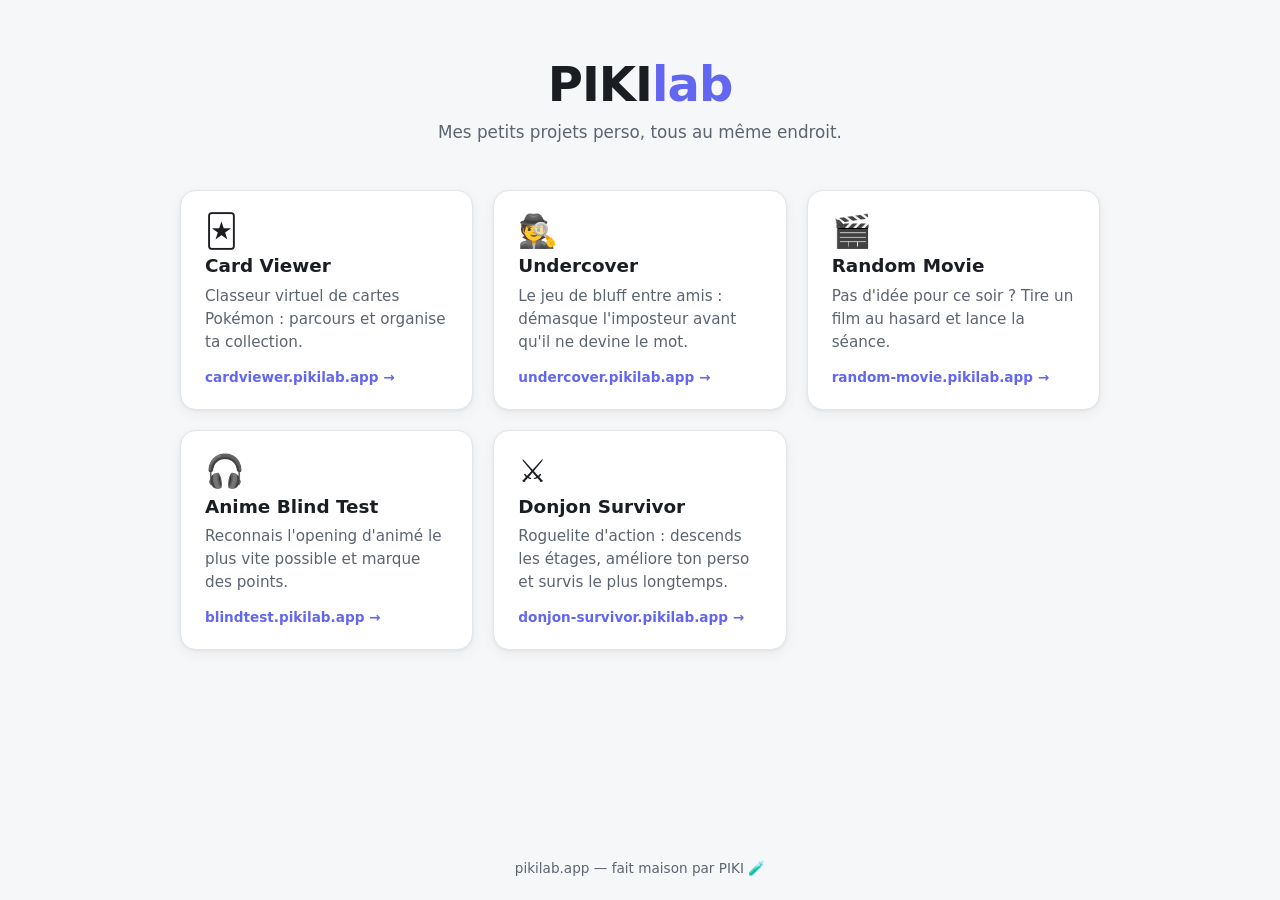
==== index.html @ cfb7d578 "Ajout carte Donjon Survivor au hub" ====
<!DOCTYPE html>
<html lang="fr">
<head>
  <meta charset="UTF-8">
  <meta name="viewport" content="width=device-width, initial-scale=1.0">
  <title>PIKIlab — les projets de PIKI</title>
  <meta name="description" content="Hub des projets perso de PIKI : classeur de cartes Pokémon, jeu Undercover, tirage de film aléatoire.">
  <link rel="icon" href="data:image/svg+xml,<svg xmlns='http://www.w3.org/2000/svg' viewBox='0 0 100 100'><text y='.9em' font-size='90'>🧪</text></svg>">
  <style>
    :root {
      --bg: #f6f7f9;
      --bg-card: #ffffff;
      --text: #1a1d21;
      --text-muted: #5c6470;
      --border: #e2e5ea;
      --shadow: 0 1px 3px rgba(0, 0, 0, .06), 0 4px 14px rgba(0, 0, 0, .05);
      --shadow-hover: 0 4px 10px rgba(0, 0, 0, .08), 0 12px 28px rgba(0, 0, 0, .1);
      --accent: #6366f1;
    }

    @media (prefers-color-scheme: dark) {
      :root {
        --bg: #0f1115;
        --bg-card: #181b21;
        --text: #e8eaed;
        --text-muted: #9aa3af;
        --border: #262a32;
        --shadow: 0 1px 3px rgba(0, 0, 0, .3), 0 4px 14px rgba(0, 0, 0, .25);
        --shadow-hover: 0 4px 10px rgba(0, 0, 0, .4), 0 12px 28px rgba(0, 0, 0, .45);
        --accent: #818cf8;
      }
    }

    * { margin: 0; padding: 0; box-sizing: border-box; }

    body {
      font-family: system-ui, -apple-system, "Segoe UI", Roboto, sans-serif;
      background: var(--bg);
      color: var(--text);
      min-height: 100vh;
      display: flex;
      flex-direction: column;
      -webkit-font-smoothing: antialiased;
    }

    main {
      flex: 1;
      width: 100%;
      max-width: 960px;
      margin: 0 auto;
      padding: 3.5rem 1.25rem 2rem;
    }

    header { text-align: center; margin-bottom: 3rem; }

    header h1 {
      font-size: clamp(2.2rem, 6vw, 3rem);
      font-weight: 800;
      letter-spacing: -.02em;
    }

    header h1 .lab { color: var(--accent); }

    header p {
      margin-top: .6rem;
      color: var(--text-muted);
      font-size: 1.05rem;
    }

    .grid {
      display: grid;
      grid-template-columns: repeat(auto-fill, minmax(260px, 1fr));
      gap: 1.25rem;
    }

    /*
      Pour ajouter un projet : dupliquer un bloc <a class="card"> ci-dessous,
      changer le lien, l'emoji, le titre et la description. C'est tout.
    */
    .card {
      display: flex;
      flex-direction: column;
      gap: .55rem;
      background: var(--bg-card);
      border: 1px solid var(--border);
      border-radius: 16px;
      padding: 1.5rem;
      text-decoration: none;
      color: inherit;
      box-shadow: var(--shadow);
      transition: transform .18s ease, box-shadow .18s ease, border-color .18s ease;
    }

    .card:hover, .card:focus-visible {
      transform: translateY(-3px);
      box-shadow: var(--shadow-hover);
      border-color: var(--accent);
      outline: none;
    }

    .card .emoji {
      font-size: 2rem;
      line-height: 1;
    }

    .card h2 {
      font-size: 1.15rem;
      font-weight: 700;
    }

    .card p {
      color: var(--text-muted);
      font-size: .95rem;
      line-height: 1.5;
      flex: 1;
    }

    .card .url {
      margin-top: .4rem;
      font-size: .85rem;
      color: var(--accent);
      font-weight: 600;
    }

    .card .url::after {
      content: " →";
      transition: margin-left .18s ease;
    }

    .card:hover .url::after { margin-left: .25rem; }

    footer {
      text-align: center;
      padding: 1.5rem;
      color: var(--text-muted);
      font-size: .85rem;
    }
  </style>
</head>
<body>
  <main>
    <header>
      <h1>PIKI<span class="lab">lab</span></h1>
      <p>Mes petits projets perso, tous au même endroit.</p>
    </header>

    <div class="grid">

      <a class="card" href="https://cardviewer.pikilab.app" target="_blank" rel="noopener">
        <span class="emoji">🃏</span>
        <h2>Card Viewer</h2>
        <p>Classeur virtuel de cartes Pokémon : parcours et organise ta collection.</p>
        <span class="url">cardviewer.pikilab.app</span>
      </a>

      <a class="card" href="https://undercover.pikilab.app" target="_blank" rel="noopener">
        <span class="emoji">🕵️</span>
        <h2>Undercover</h2>
        <p>Le jeu de bluff entre amis : démasque l'imposteur avant qu'il ne devine le mot.</p>
        <span class="url">undercover.pikilab.app</span>
      </a>

      <a class="card" href="https://random-movie.pikilab.app" target="_blank" rel="noopener">
        <span class="emoji">🎬</span>
        <h2>Random Movie</h2>
        <p>Pas d'idée pour ce soir ? Tire un film au hasard et lance la séance.</p>
        <span class="url">random-movie.pikilab.app</span>
      </a>

      <a class="card" href="https://blindtest.pikilab.app" target="_blank" rel="noopener">
        <span class="emoji">🎧</span>
        <h2>Anime Blind Test</h2>
        <p>Reconnais l'opening d'animé le plus vite possible et marque des points.</p>
        <span class="url">blindtest.pikilab.app</span>
      </a>

      <a class="card" href="https://donjon-survivor.pikilab.app" target="_blank" rel="noopener">
        <span class="emoji">⚔️</span>
        <h2>Donjon Survivor</h2>
        <p>Roguelite d'action : descends les étages, améliore ton perso et survis le plus longtemps.</p>
        <span class="url">donjon-survivor.pikilab.app</span>
      </a>

    </div>
  </main>

  <footer>
    pikilab.app — fait maison par PIKI 🧪
  </footer>
</body>
</html>
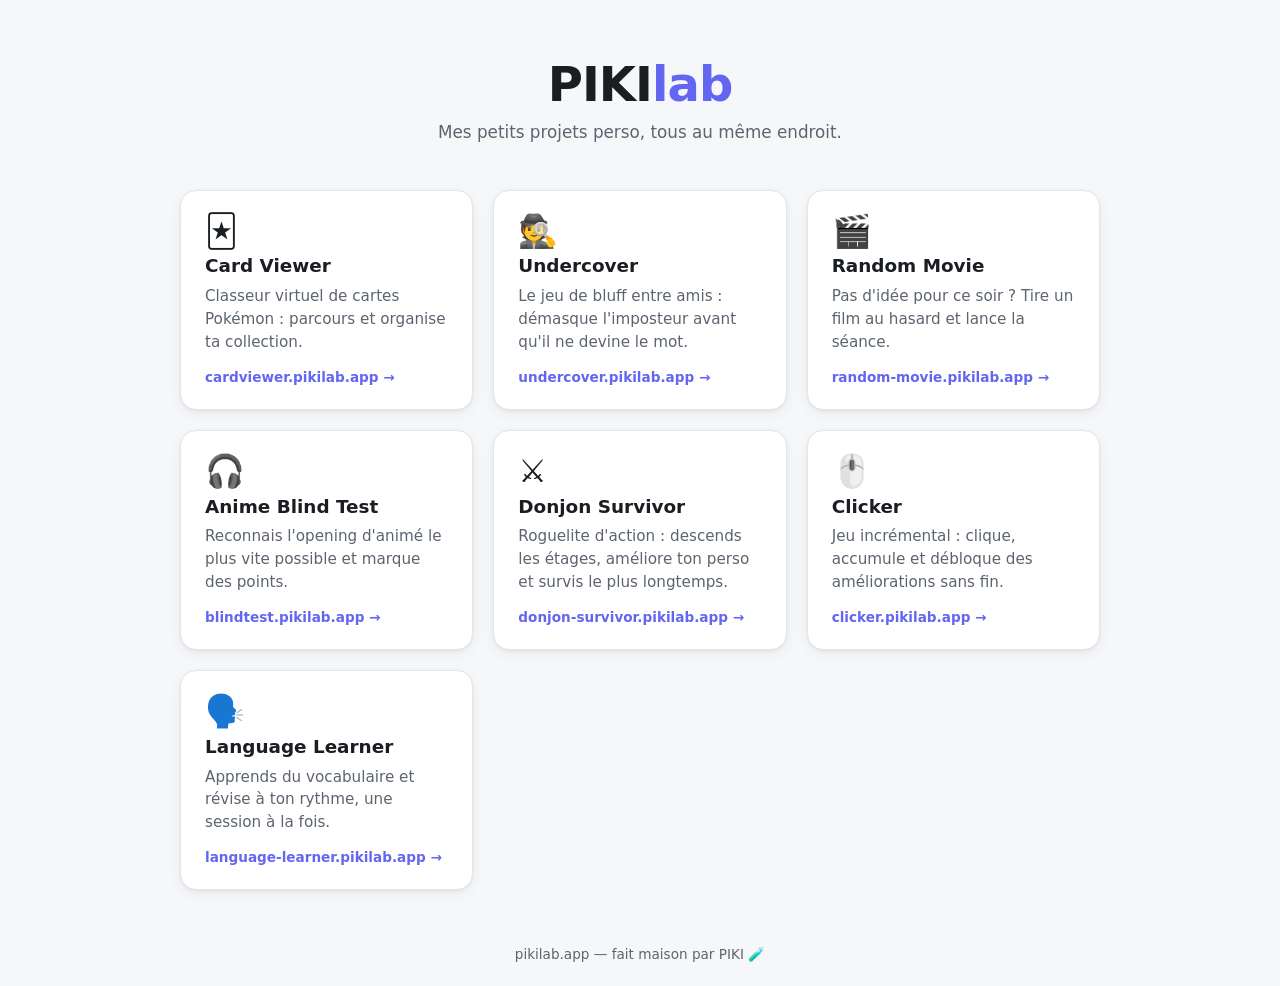
==== commit 66fc21ed: "Ajout cartes Clicker et Language Learner au hub" ====
--- a/index.html
+++ b/index.html
@@ -181,6 +181,20 @@
         <span class="url">donjon-survivor.pikilab.app</span>
       </a>
 
+      <a class="card" href="https://clicker.pikilab.app" target="_blank" rel="noopener">
+        <span class="emoji">🖱️</span>
+        <h2>Clicker</h2>
+        <p>Jeu incrémental : clique, accumule et débloque des améliorations sans fin.</p>
+        <span class="url">clicker.pikilab.app</span>
+      </a>
+
+      <a class="card" href="https://language-learner.pikilab.app" target="_blank" rel="noopener">
+        <span class="emoji">🗣️</span>
+        <h2>Language Learner</h2>
+        <p>Apprends du vocabulaire et révise à ton rythme, une session à la fois.</p>
+        <span class="url">language-learner.pikilab.app</span>
+      </a>
+
     </div>
   </main>
 
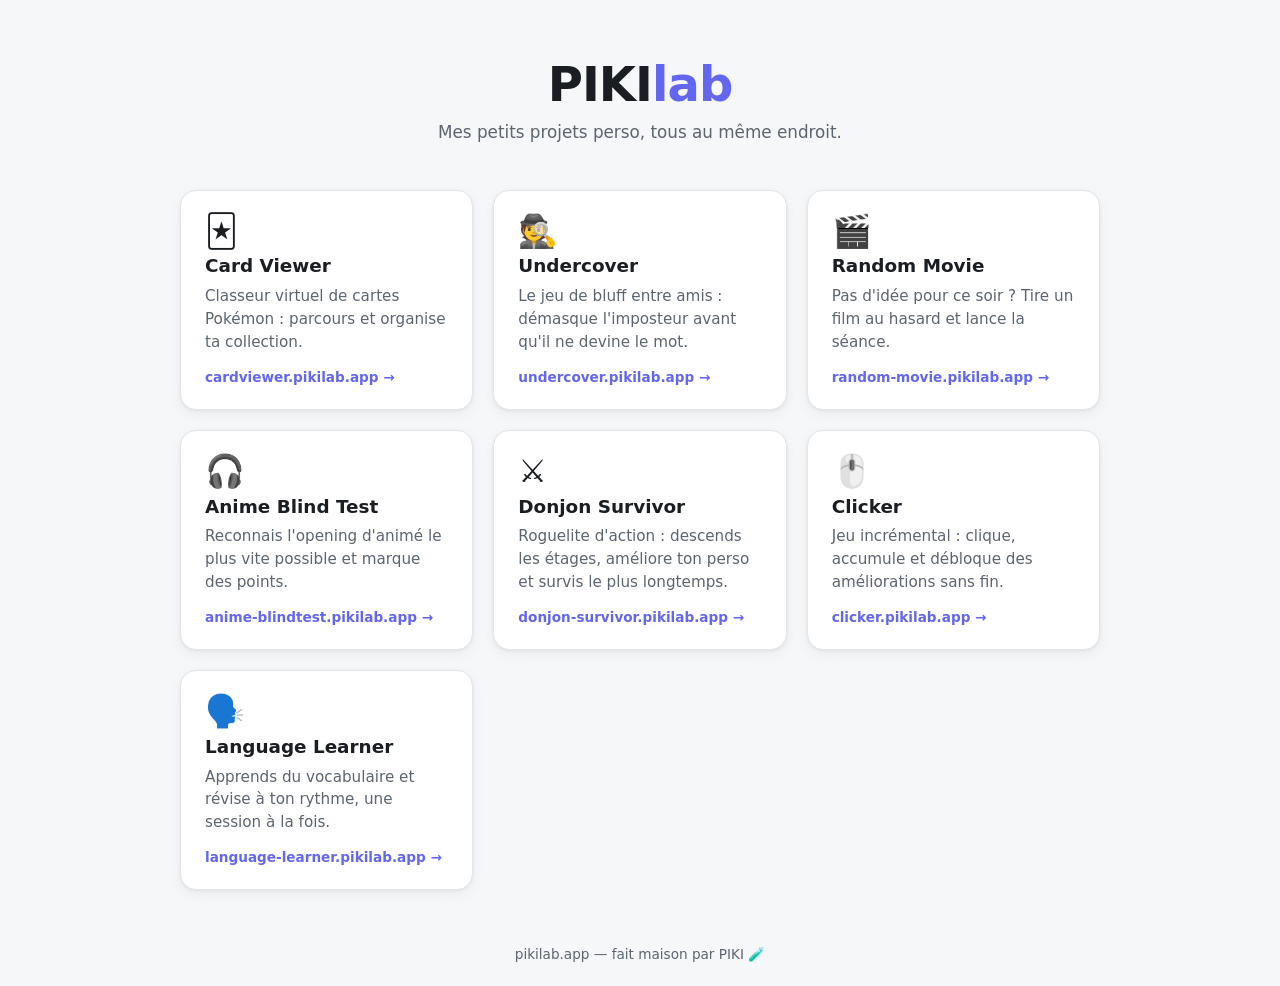
==== commit ae0a408a: "Lien Blind Test vers anime-blindtest.pikilab.app" ====
--- a/index.html
+++ b/index.html
@@ -167,11 +167,11 @@
         <span class="url">random-movie.pikilab.app</span>
       </a>
 
-      <a class="card" href="https://blindtest.pikilab.app" target="_blank" rel="noopener">
+      <a class="card" href="https://anime-blindtest.pikilab.app" target="_blank" rel="noopener">
         <span class="emoji">🎧</span>
         <h2>Anime Blind Test</h2>
         <p>Reconnais l'opening d'animé le plus vite possible et marque des points.</p>
-        <span class="url">blindtest.pikilab.app</span>
+        <span class="url">anime-blindtest.pikilab.app</span>
       </a>
 
       <a class="card" href="https://donjon-survivor.pikilab.app" target="_blank" rel="noopener">
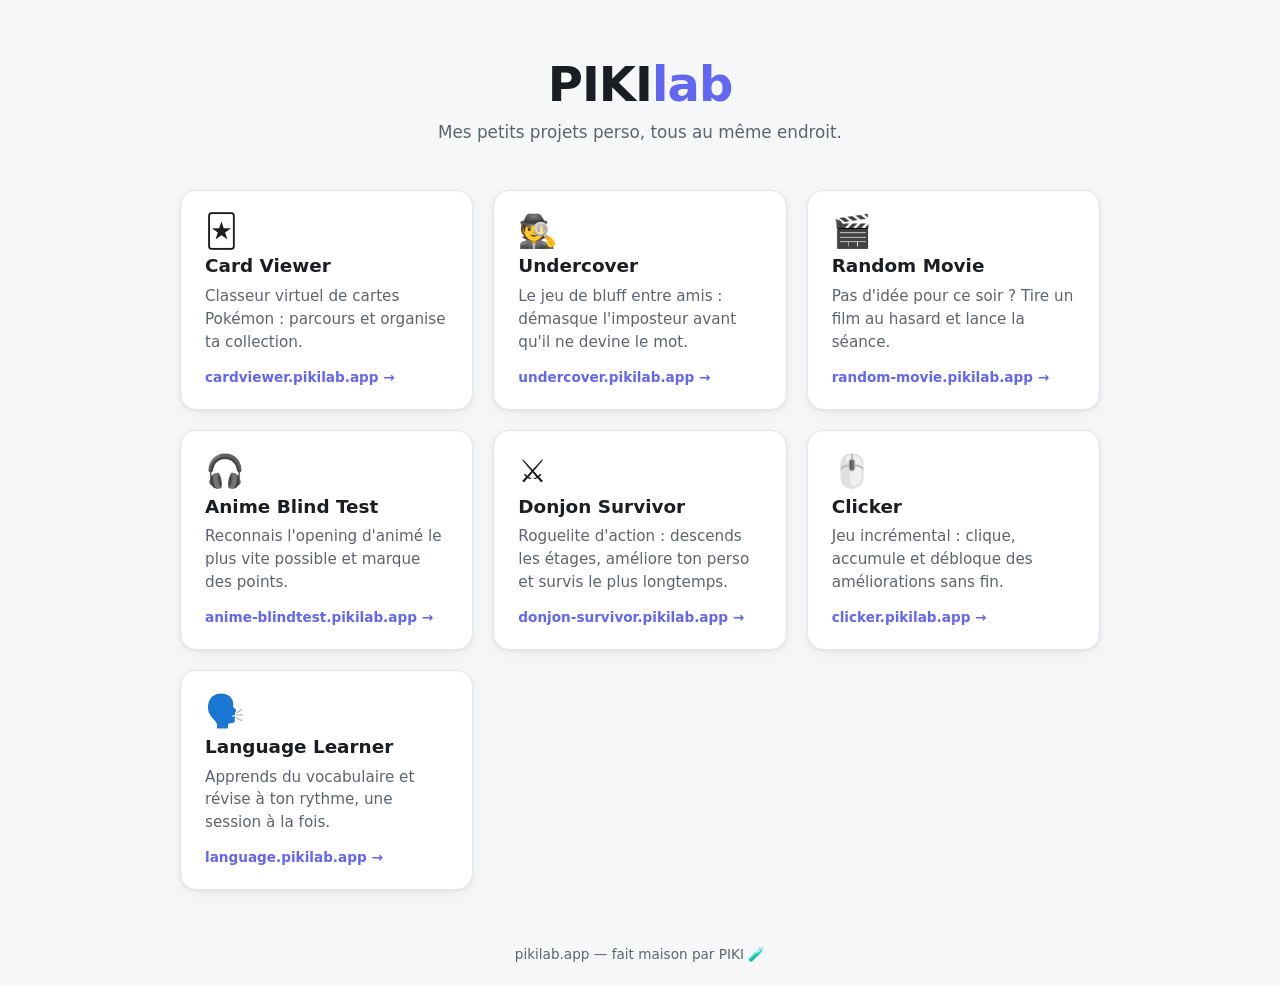
==== commit c45f2ba3: "Lien Language Learner vers language.pikilab.app" ====
--- a/index.html
+++ b/index.html
@@ -188,11 +188,11 @@
         <span class="url">clicker.pikilab.app</span>
       </a>
 
-      <a class="card" href="https://language-learner.pikilab.app" target="_blank" rel="noopener">
+      <a class="card" href="https://language.pikilab.app" target="_blank" rel="noopener">
         <span class="emoji">🗣️</span>
         <h2>Language Learner</h2>
         <p>Apprends du vocabulaire et révise à ton rythme, une session à la fois.</p>
-        <span class="url">language-learner.pikilab.app</span>
+        <span class="url">language.pikilab.app</span>
       </a>
 
     </div>
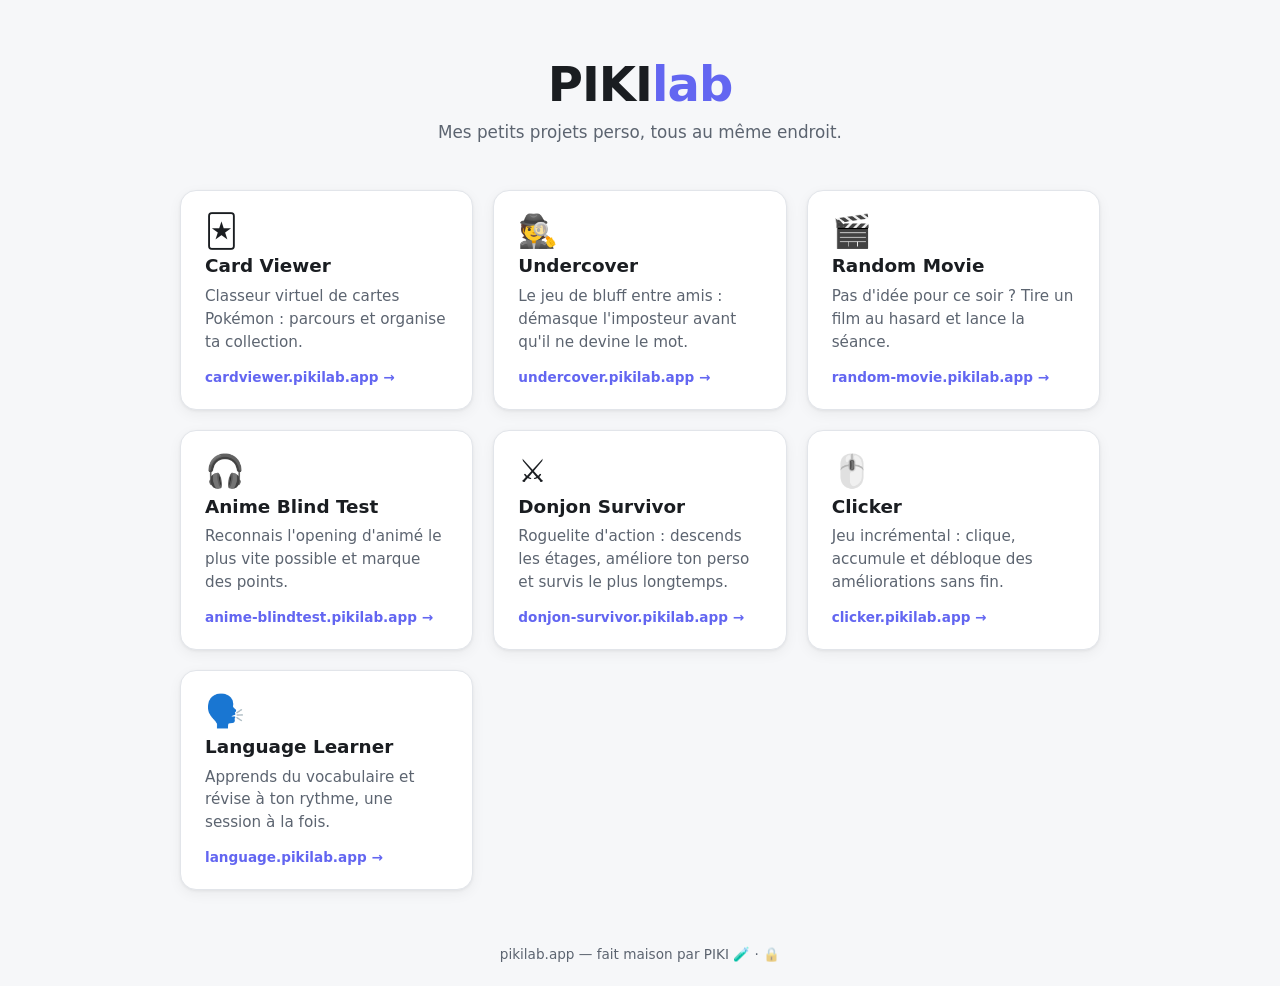
==== commit add1c7a5: "Page admin du hub (protégée par Cloudflare Access)" ====
--- a/index.html
+++ b/index.html
@@ -135,6 +135,9 @@
       color: var(--text-muted);
       font-size: .85rem;
     }
+
+    .admin-link { text-decoration: none; opacity: .5; }
+    .admin-link:hover { opacity: 1; }
   </style>
 </head>
 <body>
@@ -199,7 +202,7 @@
   </main>
 
   <footer>
-    pikilab.app — fait maison par PIKI 🧪
+    pikilab.app — fait maison par PIKI 🧪 · <a class="admin-link" href="/admin/" title="Espace admin">🔒</a>
   </footer>
 </body>
 </html>
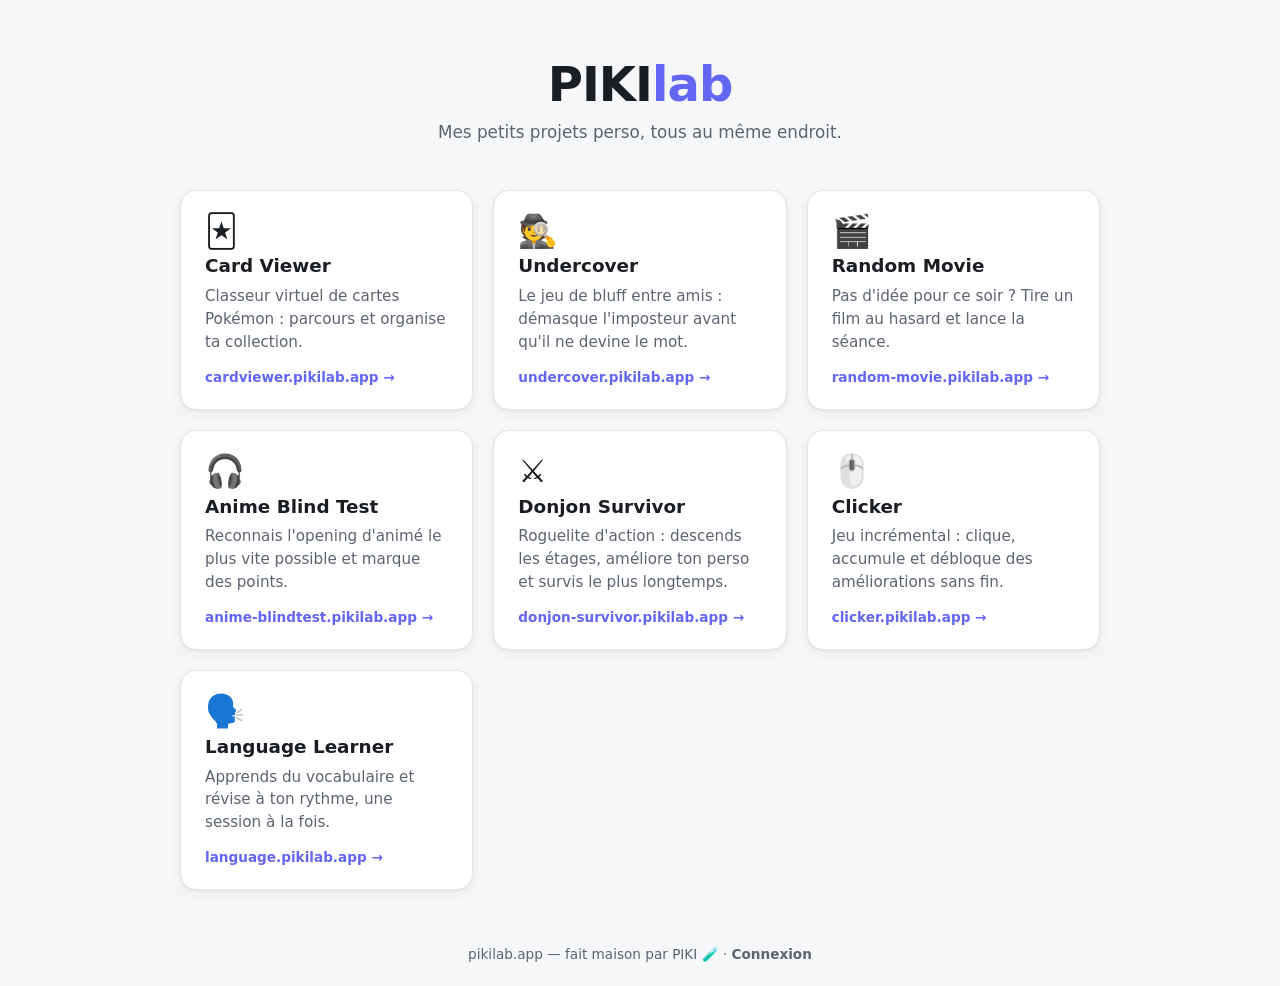
==== commit 5294e079: "Comptes utilisateurs (inscription, connexion) avec base D1 et rôle admin" ====
--- a/index.html
+++ b/index.html
@@ -136,8 +136,8 @@
       font-size: .85rem;
     }
 
-    .admin-link { text-decoration: none; opacity: .5; }
-    .admin-link:hover { opacity: 1; }
+    footer a { color: var(--text-muted); font-weight: 600; text-decoration: none; }
+    footer a:hover { color: var(--accent); }
   </style>
 </head>
 <body>
@@ -202,7 +202,22 @@
   </main>
 
   <footer>
-    pikilab.app — fait maison par PIKI 🧪 · <a class="admin-link" href="/admin/" title="Espace admin">🔒</a>
+    pikilab.app — fait maison par PIKI 🧪 · <span id="account"><a href="/login/">Connexion</a></span>
   </footer>
+
+  <script>
+    // Affiche le compte connecté (et le lien admin pour l'admin) à la place de « Connexion »
+    fetch("/api/me")
+      .then((res) => res.json())
+      .then((me) => {
+        if (!me.user) return;
+
+        const account = document.getElementById("account");
+        account.textContent = me.user + " · ";
+        if (me.admin) account.insertAdjacentHTML("beforeend", '<a href="/admin/">🔒 Admin</a> · ');
+        account.insertAdjacentHTML("beforeend", '<a href="/logout">Déconnexion</a>');
+      })
+      .catch(() => {});
+  </script>
 </body>
 </html>
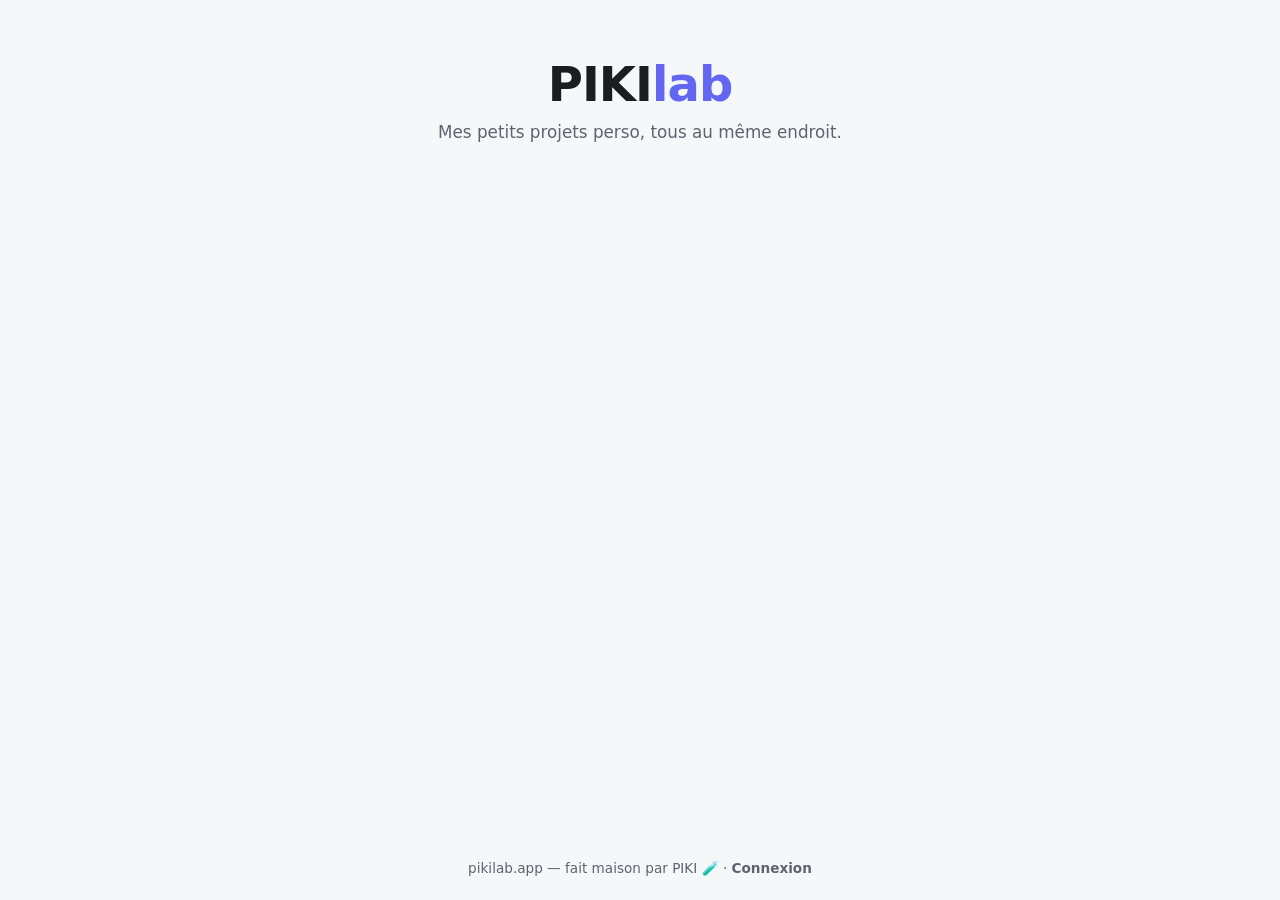
==== commit e4926ce6: "Cartes du hub en base, ajout et retrait depuis l'admin" ====
--- a/index.html
+++ b/index.html
@@ -73,10 +73,6 @@
       gap: 1.25rem;
     }
 
-    /*
-      Pour ajouter un projet : dupliquer un bloc <a class="card"> ci-dessous,
-      changer le lien, l'emoji, le titre et la description. C'est tout.
-    */
     .card {
       display: flex;
       flex-direction: column;
@@ -147,58 +143,8 @@
       <p>Mes petits projets perso, tous au même endroit.</p>
     </header>
 
-    <div class="grid">
-
-      <a class="card" href="https://cardviewer.pikilab.app" target="_blank" rel="noopener">
-        <span class="emoji">🃏</span>
-        <h2>Card Viewer</h2>
-        <p>Classeur virtuel de cartes Pokémon : parcours et organise ta collection.</p>
-        <span class="url">cardviewer.pikilab.app</span>
-      </a>
-
-      <a class="card" href="https://undercover.pikilab.app" target="_blank" rel="noopener">
-        <span class="emoji">🕵️</span>
-        <h2>Undercover</h2>
-        <p>Le jeu de bluff entre amis : démasque l'imposteur avant qu'il ne devine le mot.</p>
-        <span class="url">undercover.pikilab.app</span>
-      </a>
-
-      <a class="card" href="https://random-movie.pikilab.app" target="_blank" rel="noopener">
-        <span class="emoji">🎬</span>
-        <h2>Random Movie</h2>
-        <p>Pas d'idée pour ce soir ? Tire un film au hasard et lance la séance.</p>
-        <span class="url">random-movie.pikilab.app</span>
-      </a>
-
-      <a class="card" href="https://anime-blindtest.pikilab.app" target="_blank" rel="noopener">
-        <span class="emoji">🎧</span>
-        <h2>Anime Blind Test</h2>
-        <p>Reconnais l'opening d'animé le plus vite possible et marque des points.</p>
-        <span class="url">anime-blindtest.pikilab.app</span>
-      </a>
-
-      <a class="card" href="https://donjon-survivor.pikilab.app" target="_blank" rel="noopener">
-        <span class="emoji">⚔️</span>
-        <h2>Donjon Survivor</h2>
-        <p>Roguelite d'action : descends les étages, améliore ton perso et survis le plus longtemps.</p>
-        <span class="url">donjon-survivor.pikilab.app</span>
-      </a>
-
-      <a class="card" href="https://clicker.pikilab.app" target="_blank" rel="noopener">
-        <span class="emoji">🖱️</span>
-        <h2>Clicker</h2>
-        <p>Jeu incrémental : clique, accumule et débloque des améliorations sans fin.</p>
-        <span class="url">clicker.pikilab.app</span>
-      </a>
-
-      <a class="card" href="https://language.pikilab.app" target="_blank" rel="noopener">
-        <span class="emoji">🗣️</span>
-        <h2>Language Learner</h2>
-        <p>Apprends du vocabulaire et révise à ton rythme, une session à la fois.</p>
-        <span class="url">language.pikilab.app</span>
-      </a>
-
-    </div>
+    <!-- Les cartes viennent de la base (gérées depuis /admin) et sont insérées ici par le Worker -->
+    <div class="grid"><!-- CARTES --></div>
   </main>
 
   <footer>
